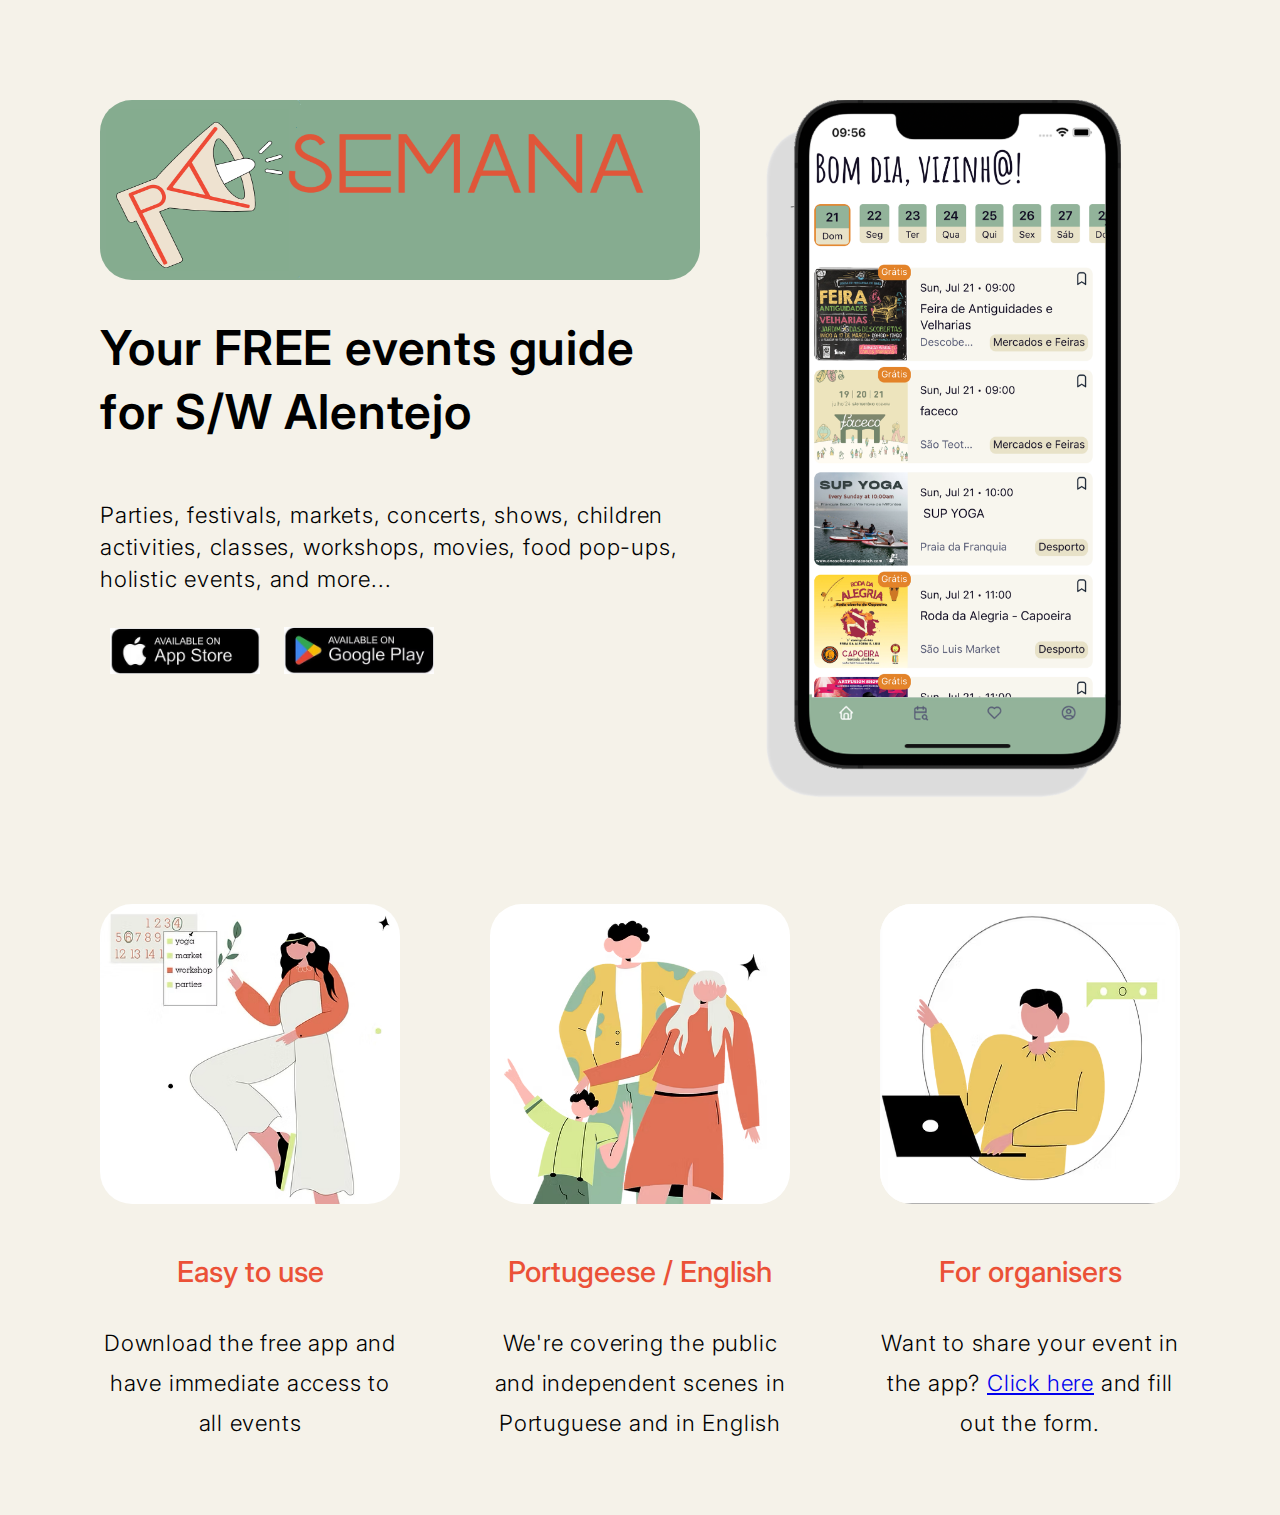
==== index.html @ ca7d4ec5 "title" ====
<!DOCTYPE html>
<html lang="en">
  <head>
    <meta charset="UTF-8" />
    <meta name="viewport" content="width=device-width, initial-scale=1.0" />
    <title>P'A SEMANA</title>
    <link rel="stylesheet" href="styles.css" />
    <link rel="stylesheet" href="index.css" />
    <link rel="preconnect" href="https://fonts.googleapis.com" />
    <link rel="preconnect" href="https://fonts.gstatic.com" crossorigin />
    <link
      href="https://fonts.googleapis.com/css2?family=Inter:ital,opsz,wght@0,14..32,100..900;1,14..32,100..900&display=swap"
      rel="stylesheet"
    />
    <script defer src="script.js"></script>
  </head>
  <body>
    <div class="top-container">
      <div class="content-wrapper">
        <header class="logo">
          <img src="images/logo.png" alt="P'A Semana Logo" />
        </header>
        <h1>Your <span>FREE</span> events guide<br />for S/W Alentejo</h1>
        <div class="mockup_mobile">
          <img src="images/mobile.png" alt="Mobile App Preview" />
        </div>
        <p class="description">
          Parties, festivals, markets, concerts, shows, children activities,
          classes, workshops, movies, food pop-ups, holistic events, and more...
        </p>
        <div id="downloadContainer" class="buttons"></div>
      </div>
      <div class="mockup">
        <img src="images/mobile.png" alt="Mobile App Preview" />
      </div>
    </div>
    <div class="benefits-container">
      <div class="benefit">
        <img src="images/list.png" alt="Benefit 1" />
        <h2>Easy to use</h2>
        <p>Download the free app and have immediate access to all events</p>
      </div>
      <div class="benefit">
        <img src="images/family.png" alt="Benefit 1" />
        <h2>Portugeese / English</h2>
        <p>
          We're covering the public and independent scenes in Portuguese and in
          English
        </p>
      </div>
      <div class="benefit">
        <img src="images/laptop.png" alt="Benefit 1" />
        <h2>For organisers</h2>
        <p>
          Want to share your event in the app?
          <a href="http://www.pasemana.pt">Click here</a> and fill out the form.
        </p>
      </div>
    </div>
  </body>
</html>
---- index.css ----
body {
  font-family: "Inter", serif;
  background-color: #f5f2e9;
  color: #333;
  margin: 0;
  padding: 50px;
  padding-left: 100px;
  padding-right: 100px;
}
.top-container {
  margin-top: 50px;
  display: flex;
  flex-direction: row;
  align-items: flex-start;
  text-align: flex-start;
}
.content-wrapper {
  display: flex;
  flex-direction: column;
  text-align: flex-start;
  max-width: 600px;
}
.logo img {
  border-radius: 32px;
  width: 600px;
  height: 180px;
}
@media (max-width: 768px) {
  .logo img {
    width: 100%;
  }
}

h1 {
  color: #000;
  font-size: 3rem;
  font-weight: 600;
  line-height: 4rem;
  letter-spacing: 0.05rem;
}
.description {
  color: #000;
  font-size: 1.4rem;
  font-weight: 300;
  line-height: 2rem;
  letter-spacing: 0.05rem;
}
.mockup {
  flex: 1;
  text-align: center;
}
.mockup_mobile {
  display: none;
}
.mockup img {
  height: 700px;
}
.buttons img {
  width: 150px;
  margin: 10px;
}
.benefits-container {
  margin-top: 100px;
  display: flex;
  flex-direction: row;
  justify-content: space-between;
  align-items: center;
}
.benefit {
  display: flex;
  flex-direction: column;
  align-items: center;
  text-align: center;
  max-width: 300px;
}
.benefit img {
  width: 300px;
  height: 300px;
  border-radius: 32px;
  background-color: #fff;
}
.benefit h2 {
  margin-top: 50px;
  color: #eb5137;
  font-size: 1.8rem;
  font-weight: 500;
}
.benefit p {
  margin-top: 10px;
  color: #000;
  font-size: 1.4rem;
  font-weight: 300;
  line-height: 2.5rem;
  letter-spacing: 0.05rem;
}
@media (max-width: 767px) {
  body {
    margin: 0;
    padding: 0;
  }
  .top-container {
    margin-top: 0;
  }
  .mockup {
    display: none;
  }
  .mockup_mobile {
    display: flex;
  }
  .mockup_mobile img {
    width: 70%;
    height: auto;
    margin: auto;
  }
  .logo img {
    width: 100%;
    height: auto;
    border-radius: 0;
  }
  .benefits-container {
    margin-top: 30px;
    flex-direction: column;
    align-items: center;
  }
  .benefit {
    margin-top: 20px;
    display: flex;
    flex-direction: column;
    max-width: 300px;
  }
  .benefit img {
    width: 200px;
    height: 200px;
  }
  .benefit h2 {
    margin-top: 10px;
    margin-bottom: 0;
    font-size: 1.2rem;
  }
  .benefit p {
    padding-left: 10px;
    padding-right: 10px;
    font-size: 1rem;
    font-weight: 300;
    line-height: 1rem;
    letter-spacing: 0.05rem;
  }
  .buttons {
    display: flex;
    justify-content: center;
    align-items: center;
  }
  h1 {
    font-size: 1.5rem;
    font-weight: 600;
    line-height: 2rem;
    letter-spacing: 0rem;
    text-align: center;
  }
  .description {
    padding-left: 5px;
    padding-right: 5px;
    color: #000;
    font-size: 1.4rem;
    font-weight: 300;
    line-height: 2rem;
    letter-spacing: 0.05rem;
    text-align: center;
  }
}
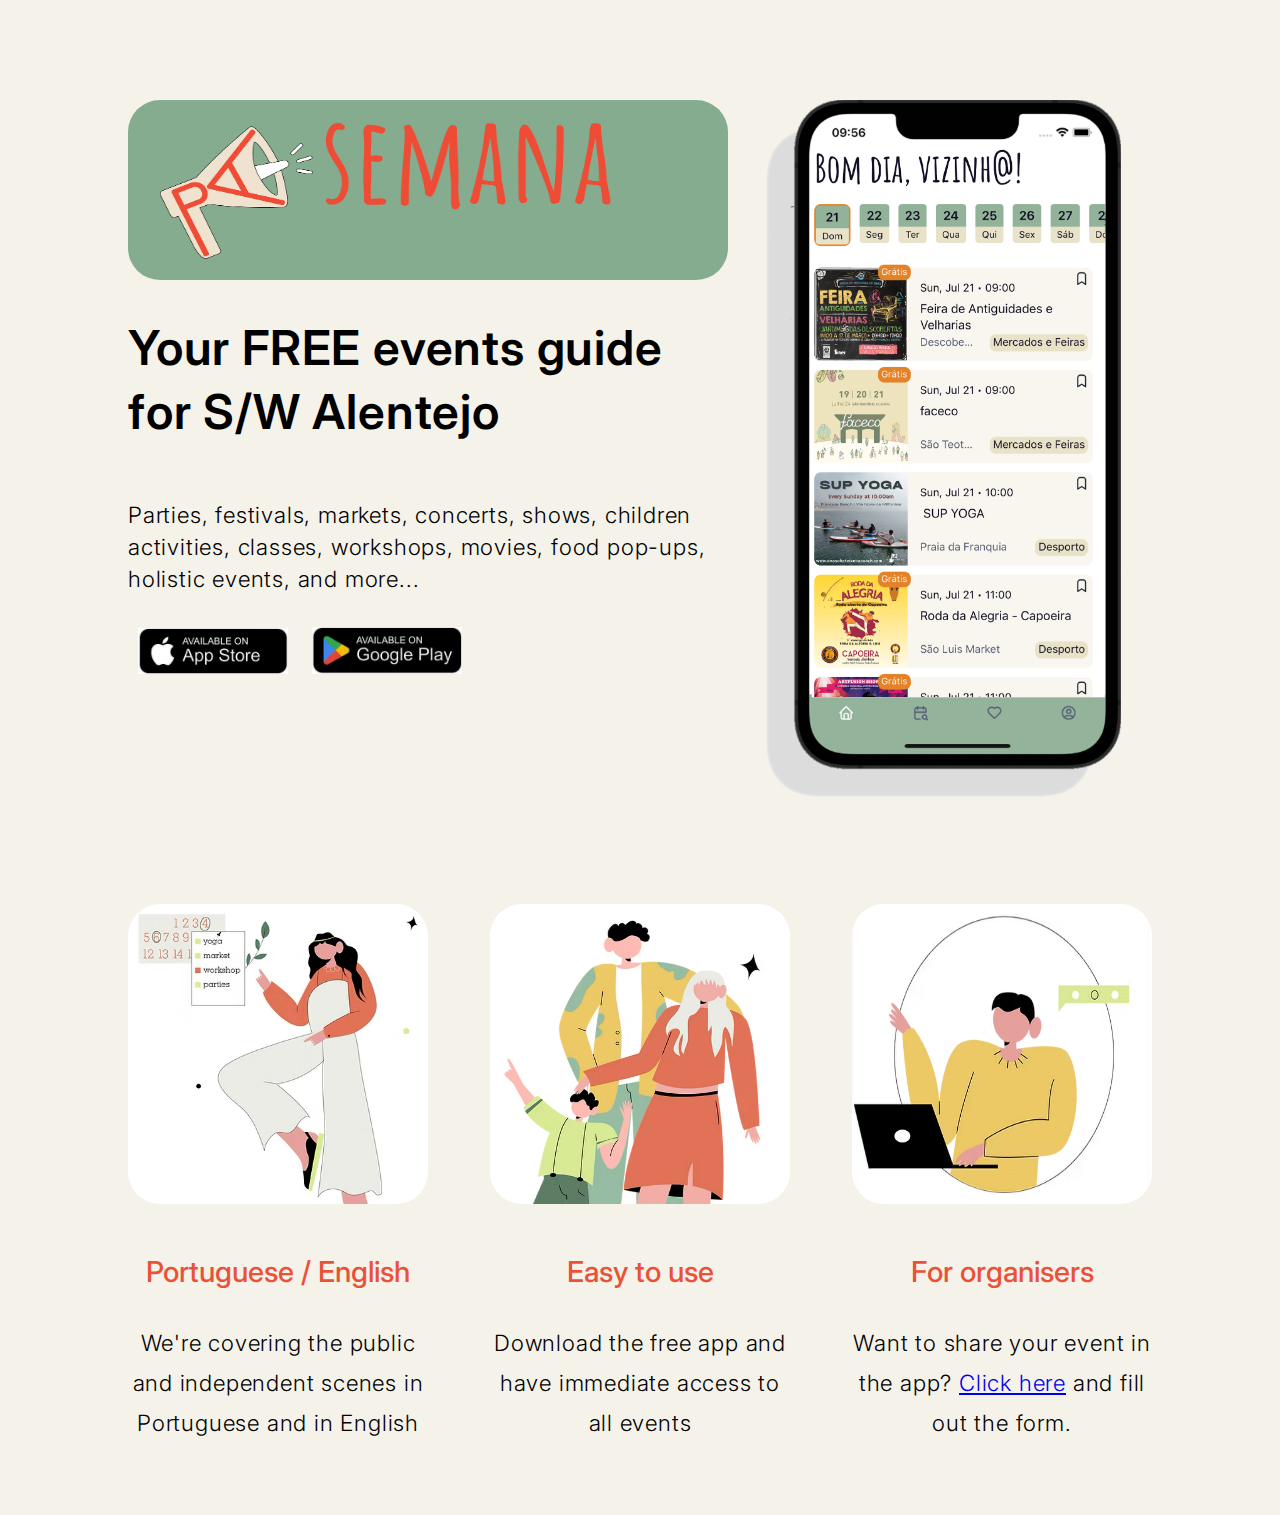
==== commit b21f863d: "fix in the middle" ====
--- a/index.html
+++ b/index.html
@@ -13,48 +13,58 @@
       rel="stylesheet"
     />
     <script defer src="script.js"></script>
+    <script>
+      document.addEventListener("DOMContentLoaded", function () {
+        const userLanguage = navigator.language || navigator.userLanguage;
+        console.log(userLanguage);
+      });
+    </script>
   </head>
   <body>
-    <div class="top-container">
-      <div class="content-wrapper">
-        <header class="logo">
-          <img src="images/logo.png" alt="P'A Semana Logo" />
-        </header>
-        <h1>Your <span>FREE</span> events guide<br />for S/W Alentejo</h1>
-        <div class="mockup_mobile">
+    <div class="main-container">
+      <div class="top-container">
+        <div class="content-wrapper">
+          <header class="logo">
+            <img src="images/logo.png" alt="P'A Semana Logo" />
+          </header>
+          <h1>Your <span>FREE</span> events guide<br />for S/W Alentejo</h1>
+          <div class="mockup_mobile">
+            <img src="images/mobile.png" alt="Mobile App Preview" />
+          </div>
+          <p class="description">
+            Parties, festivals, markets, concerts, shows, children activities,
+            classes, workshops, movies, food pop-ups, holistic events, and
+            more...
+          </p>
+          <div id="downloadContainer" class="buttons"></div>
+        </div>
+        <div class="mockup">
           <img src="images/mobile.png" alt="Mobile App Preview" />
         </div>
-        <p class="description">
-          Parties, festivals, markets, concerts, shows, children activities,
-          classes, workshops, movies, food pop-ups, holistic events, and more...
-        </p>
-        <div id="downloadContainer" class="buttons"></div>
       </div>
-      <div class="mockup">
-        <img src="images/mobile.png" alt="Mobile App Preview" />
-      </div>
-    </div>
-    <div class="benefits-container">
-      <div class="benefit">
-        <img src="images/list.png" alt="Benefit 1" />
-        <h2>Easy to use</h2>
-        <p>Download the free app and have immediate access to all events</p>
-      </div>
-      <div class="benefit">
-        <img src="images/family.png" alt="Benefit 1" />
-        <h2>Portugeese / English</h2>
-        <p>
-          We're covering the public and independent scenes in Portuguese and in
-          English
-        </p>
-      </div>
-      <div class="benefit">
-        <img src="images/laptop.png" alt="Benefit 1" />
-        <h2>For organisers</h2>
-        <p>
-          Want to share your event in the app?
-          <a href="http://www.pasemana.pt">Click here</a> and fill out the form.
-        </p>
+      <div class="benefits-container">
+        <div class="benefit">
+          <img src="images/list.png" alt="Benefit 1" />
+          <h2>Portuguese / English</h2>
+          <p>
+            We're covering the public and independent scenes in Portuguese and
+            in English
+          </p>
+        </div>
+        <div class="benefit">
+          <img src="images/family.png" alt="Benefit 1" />
+          <h2>Easy to use</h2>
+          <p>Download the free app and have immediate access to all events</p>
+        </div>
+        <div class="benefit">
+          <img src="images/laptop.png" alt="Benefit 1" />
+          <h2>For organisers</h2>
+          <p>
+            Want to share your event in the app?
+            <a href="http://www.pasemana.pt">Click here</a> and fill out the
+            form.
+          </p>
+        </div>
       </div>
     </div>
   </body>
--- a/index.css
+++ b/index.css
@@ -4,8 +4,12 @@
   color: #333;
   margin: 0;
   padding: 50px;
-  padding-left: 100px;
-  padding-right: 100px;
+  display: flex;
+  flex-direction: column;
+}
+.main-container {
+  width: 1024px;
+  align-self: center;
 }
 .top-container {
   margin-top: 50px;
@@ -98,6 +102,10 @@
     margin: 0;
     padding: 0;
   }
+  .main-container {
+    width: 100%;
+    padding: 0;
+  }
   .top-container {
     margin-top: 0;
   }
@@ -152,7 +160,7 @@
   }
   h1 {
     font-size: 1.5rem;
-    font-weight: 600;
+    font-weight: 400;
     line-height: 2rem;
     letter-spacing: 0rem;
     text-align: center;
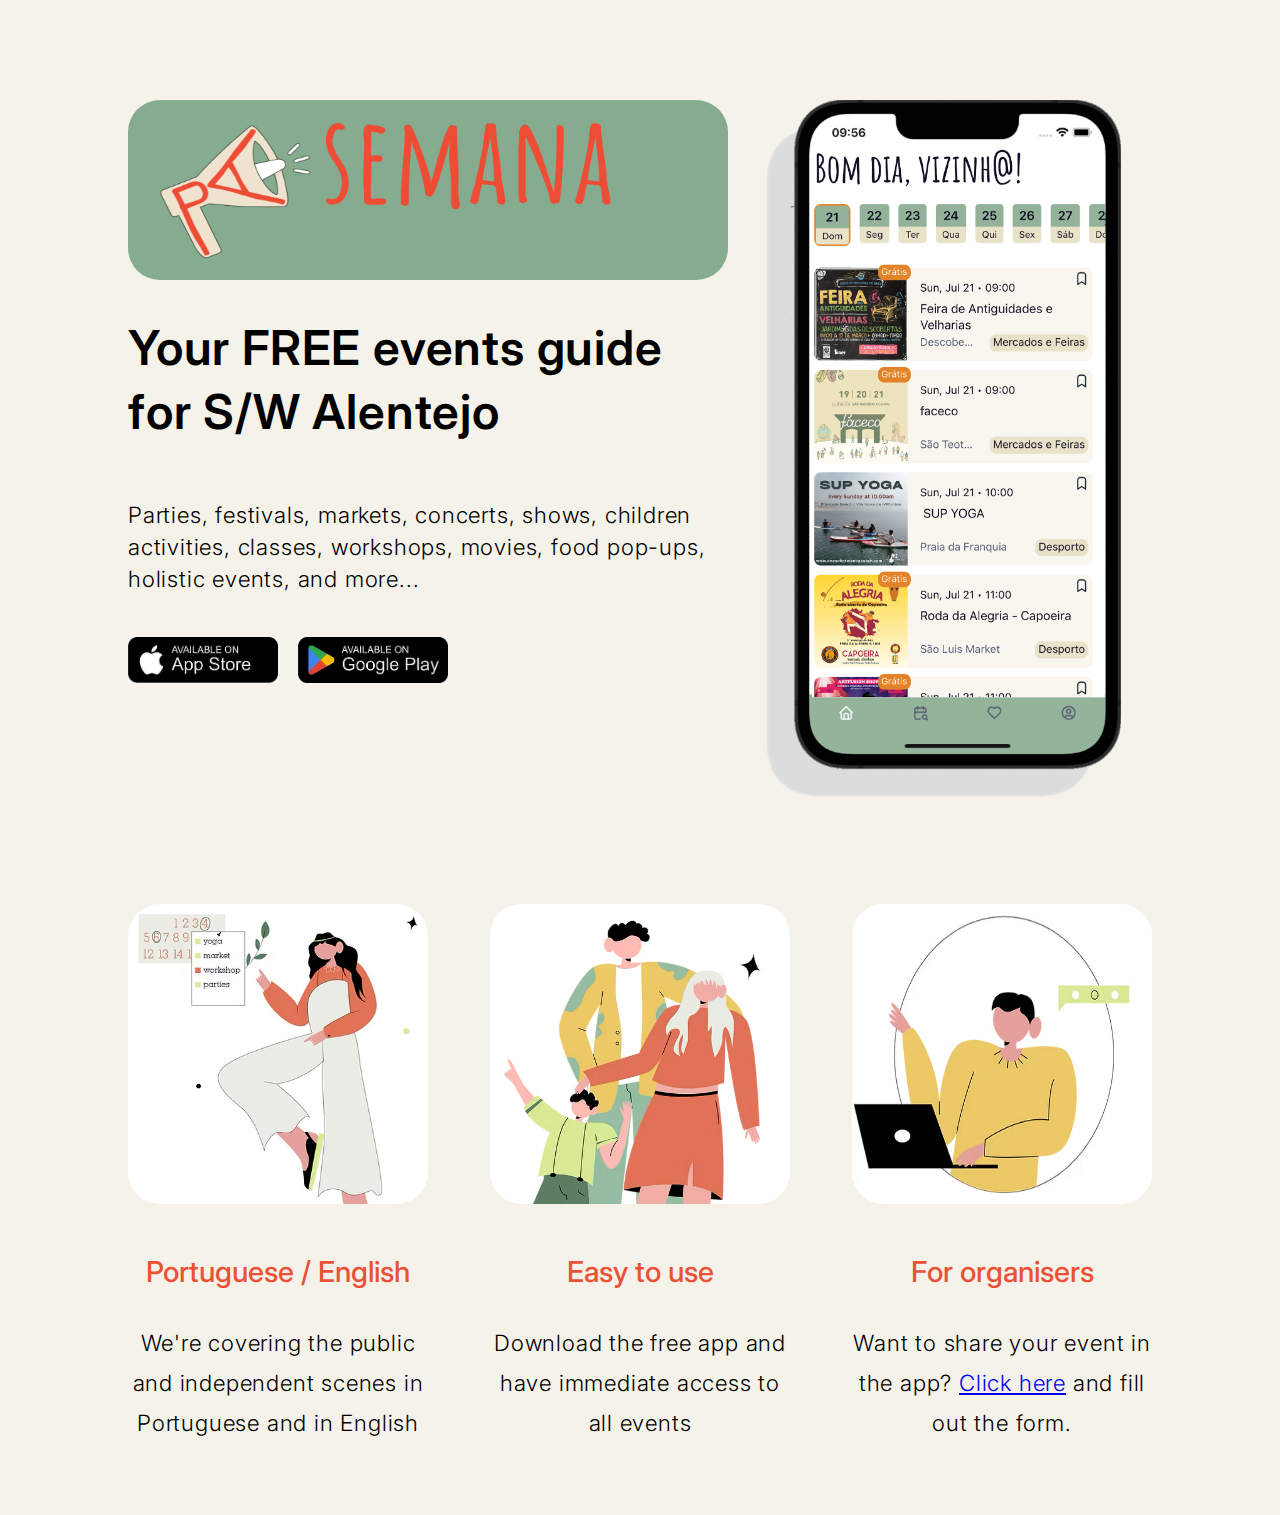
==== commit a0b31bb1: "align buttons" ====
--- a/index.html
+++ b/index.html
@@ -36,7 +36,7 @@
             classes, workshops, movies, food pop-ups, holistic events, and
             more...
           </p>
-          <div id="downloadContainer" class="buttons"></div>
+          <div id="download-container" class="buttons"></div>
         </div>
         <div class="mockup">
           <img src="images/mobile.png" alt="Mobile App Preview" />
--- a/index.css
+++ b/index.css
@@ -29,11 +29,6 @@
   width: 600px;
   height: 180px;
 }
-@media (max-width: 768px) {
-  .logo img {
-    width: 100%;
-  }
-}
 
 h1 {
   color: #000;
@@ -59,9 +54,18 @@
 .mockup img {
   height: 700px;
 }
+img {
+  margin: 0;
+}
+.buttons {
+  margin-top: 20px;
+  display: flex;
+  justify-content: flex-start;
+  align-items: center;
+  gap: 20px;
+}
 .buttons img {
   width: 150px;
-  margin: 10px;
 }
 .benefits-container {
   margin-top: 100px;
@@ -96,6 +100,20 @@
   font-weight: 300;
   line-height: 2.5rem;
   letter-spacing: 0.05rem;
+}
+@media (max-width: 1024px) {
+  .main-container {
+    width: 100%;
+  }
+  .logo img {
+    border-radius: 32px;
+    width: 420px;
+    height: auto;
+  }
+  .benefit img {
+    width: 200px;
+    height: 200px;
+  }
 }
 @media (max-width: 767px) {
   body {
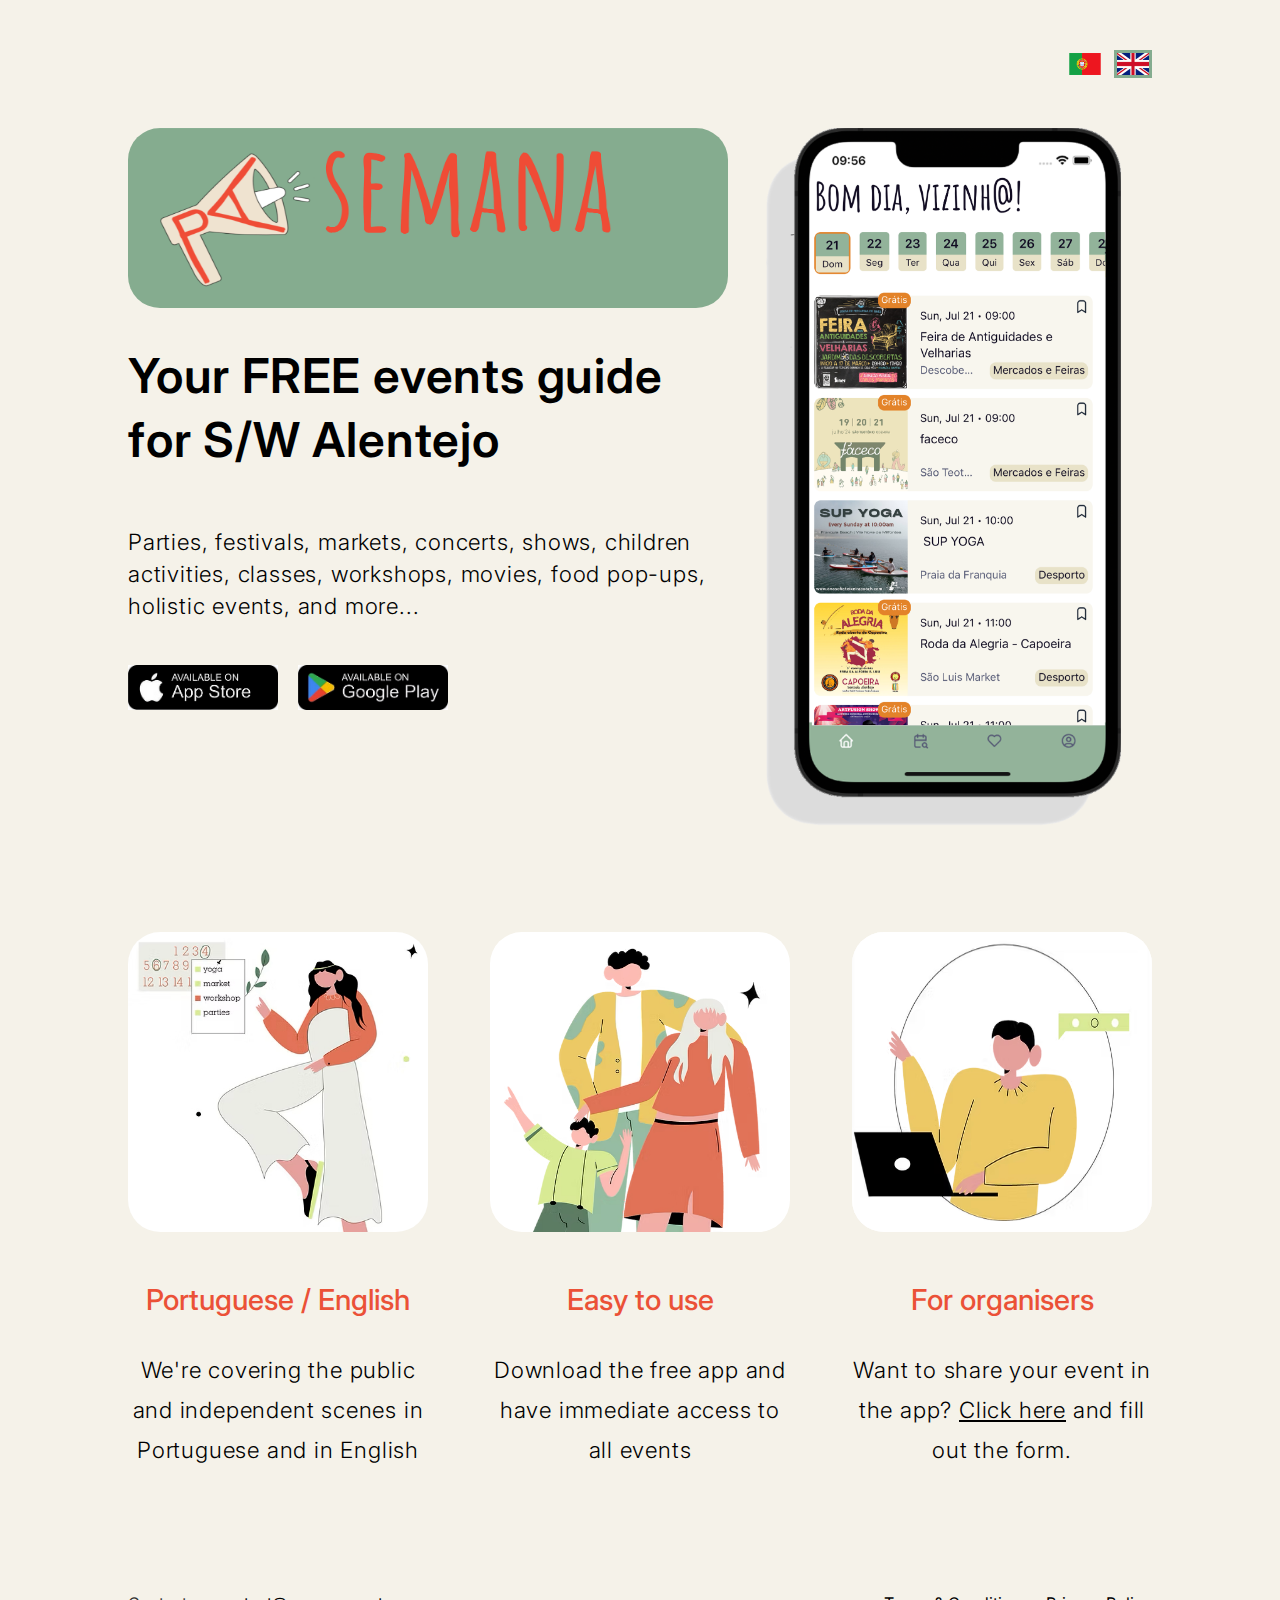
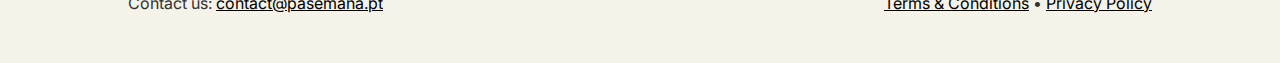
==== commit eb8029e2: "portugeese and everythingggggg" ====
--- a/index.html
+++ b/index.html
@@ -4,68 +4,17 @@
     <meta charset="UTF-8" />
     <meta name="viewport" content="width=device-width, initial-scale=1.0" />
     <title>P'A SEMANA</title>
-    <link rel="stylesheet" href="styles.css" />
-    <link rel="stylesheet" href="index.css" />
-    <link rel="preconnect" href="https://fonts.googleapis.com" />
-    <link rel="preconnect" href="https://fonts.gstatic.com" crossorigin />
-    <link
-      href="https://fonts.googleapis.com/css2?family=Inter:ital,opsz,wght@0,14..32,100..900;1,14..32,100..900&display=swap"
-      rel="stylesheet"
-    />
-    <script defer src="script.js"></script>
     <script>
-      document.addEventListener("DOMContentLoaded", function () {
-        const userLanguage = navigator.language || navigator.userLanguage;
-        console.log(userLanguage);
-      });
+      // Detect user's language
+      const userLang = navigator.language || navigator.userLanguage; // Fallback for older browsers
+
+      // Define the redirection logic
+      if (userLang.startsWith("pt")) {
+        window.location.href = "pt.html"; // Redirect to Portuguese page
+      } else {
+        window.location.href = "en.html"; // Redirect to English page
+      }
     </script>
   </head>
-  <body>
-    <div class="main-container">
-      <div class="top-container">
-        <div class="content-wrapper">
-          <header class="logo">
-            <img src="images/logo.png" alt="P'A Semana Logo" />
-          </header>
-          <h1>Your <span>FREE</span> events guide<br />for S/W Alentejo</h1>
-          <div class="mockup_mobile">
-            <img src="images/mobile.png" alt="Mobile App Preview" />
-          </div>
-          <p class="description">
-            Parties, festivals, markets, concerts, shows, children activities,
-            classes, workshops, movies, food pop-ups, holistic events, and
-            more...
-          </p>
-          <div id="download-container" class="buttons"></div>
-        </div>
-        <div class="mockup">
-          <img src="images/mobile.png" alt="Mobile App Preview" />
-        </div>
-      </div>
-      <div class="benefits-container">
-        <div class="benefit">
-          <img src="images/list.png" alt="Benefit 1" />
-          <h2>Portuguese / English</h2>
-          <p>
-            We're covering the public and independent scenes in Portuguese and
-            in English
-          </p>
-        </div>
-        <div class="benefit">
-          <img src="images/family.png" alt="Benefit 1" />
-          <h2>Easy to use</h2>
-          <p>Download the free app and have immediate access to all events</p>
-        </div>
-        <div class="benefit">
-          <img src="images/laptop.png" alt="Benefit 1" />
-          <h2>For organisers</h2>
-          <p>
-            Want to share your event in the app?
-            <a href="http://www.pasemana.pt">Click here</a> and fill out the
-            form.
-          </p>
-        </div>
-      </div>
-    </div>
-  </body>
+  <body></body>
 </html>
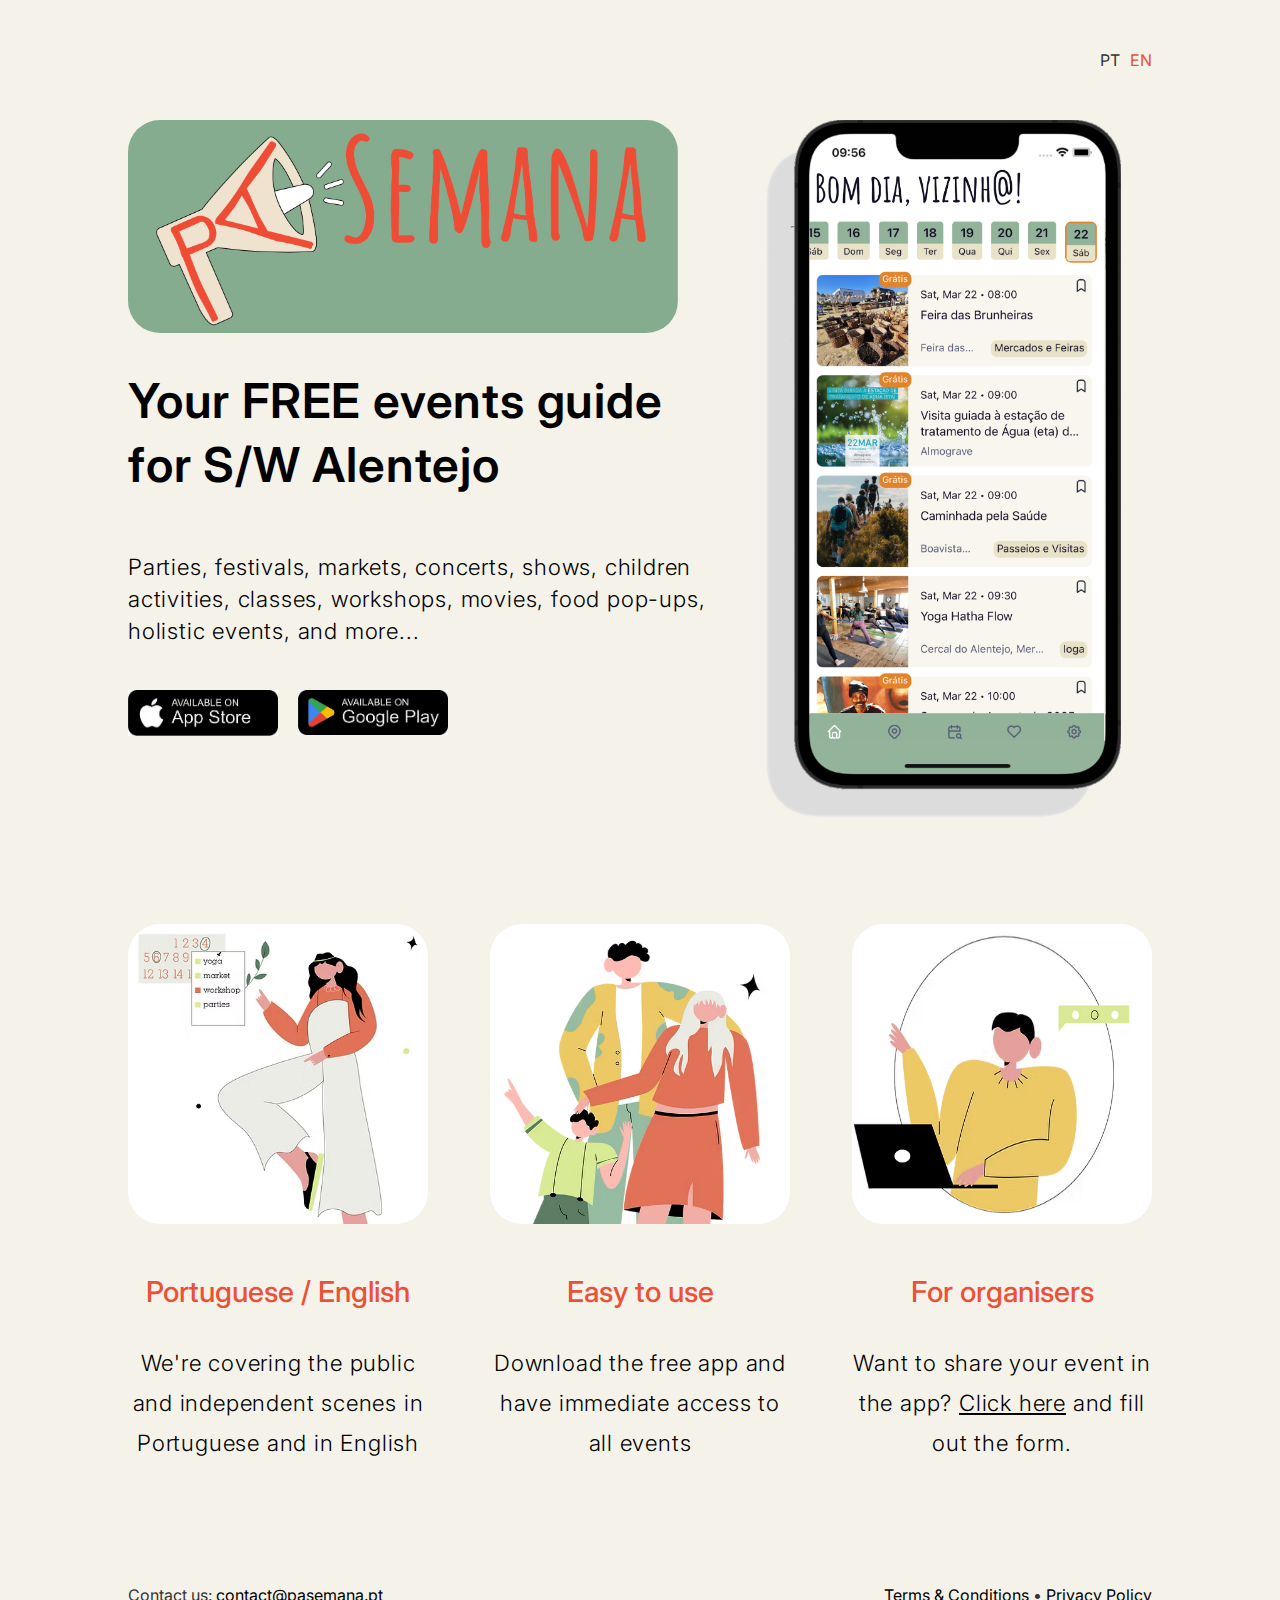
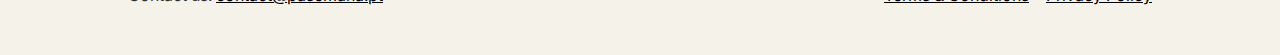
==== commit 59685749: "see logo in socials" ====
--- a/index.html
+++ b/index.html
@@ -4,6 +4,21 @@
     <meta charset="UTF-8" />
     <meta name="viewport" content="width=device-width, initial-scale=1.0" />
     <title>P'A SEMANA</title>
+    <link rel="icon" type="image/x-icon" href="images/favicon.ico" />
+    
+    <!-- Open Graph / Facebook Meta Tags -->
+    <meta property="og:type" content="website" />
+    <meta property="og:url" content="https://pasemana.com/" />
+    <meta property="og:title" content="P'A SEMANA" />
+    <meta property="og:description" content="O teu guia GRÁTIS de eventos para o Sudoeste Alentejano" />
+    <meta property="og:image" content="https://pasemana.com/images/small_logo.png" />
+
+    <!-- Twitter Meta Tags -->
+    <meta name="twitter:card" content="summary_large_image" />
+    <meta name="twitter:title" content="P'A SEMANA" />
+    <meta name="twitter:description" content="O teu guia GRÁTIS de eventos para o Sudoeste Alentejano" />
+    <meta name="twitter:image" content="https://pasemana.com/images/small_logo.png" />
+    
     <script>
       // Detect user's language
       const userLang = navigator.language || navigator.userLanguage; // Fallback for older browsers
